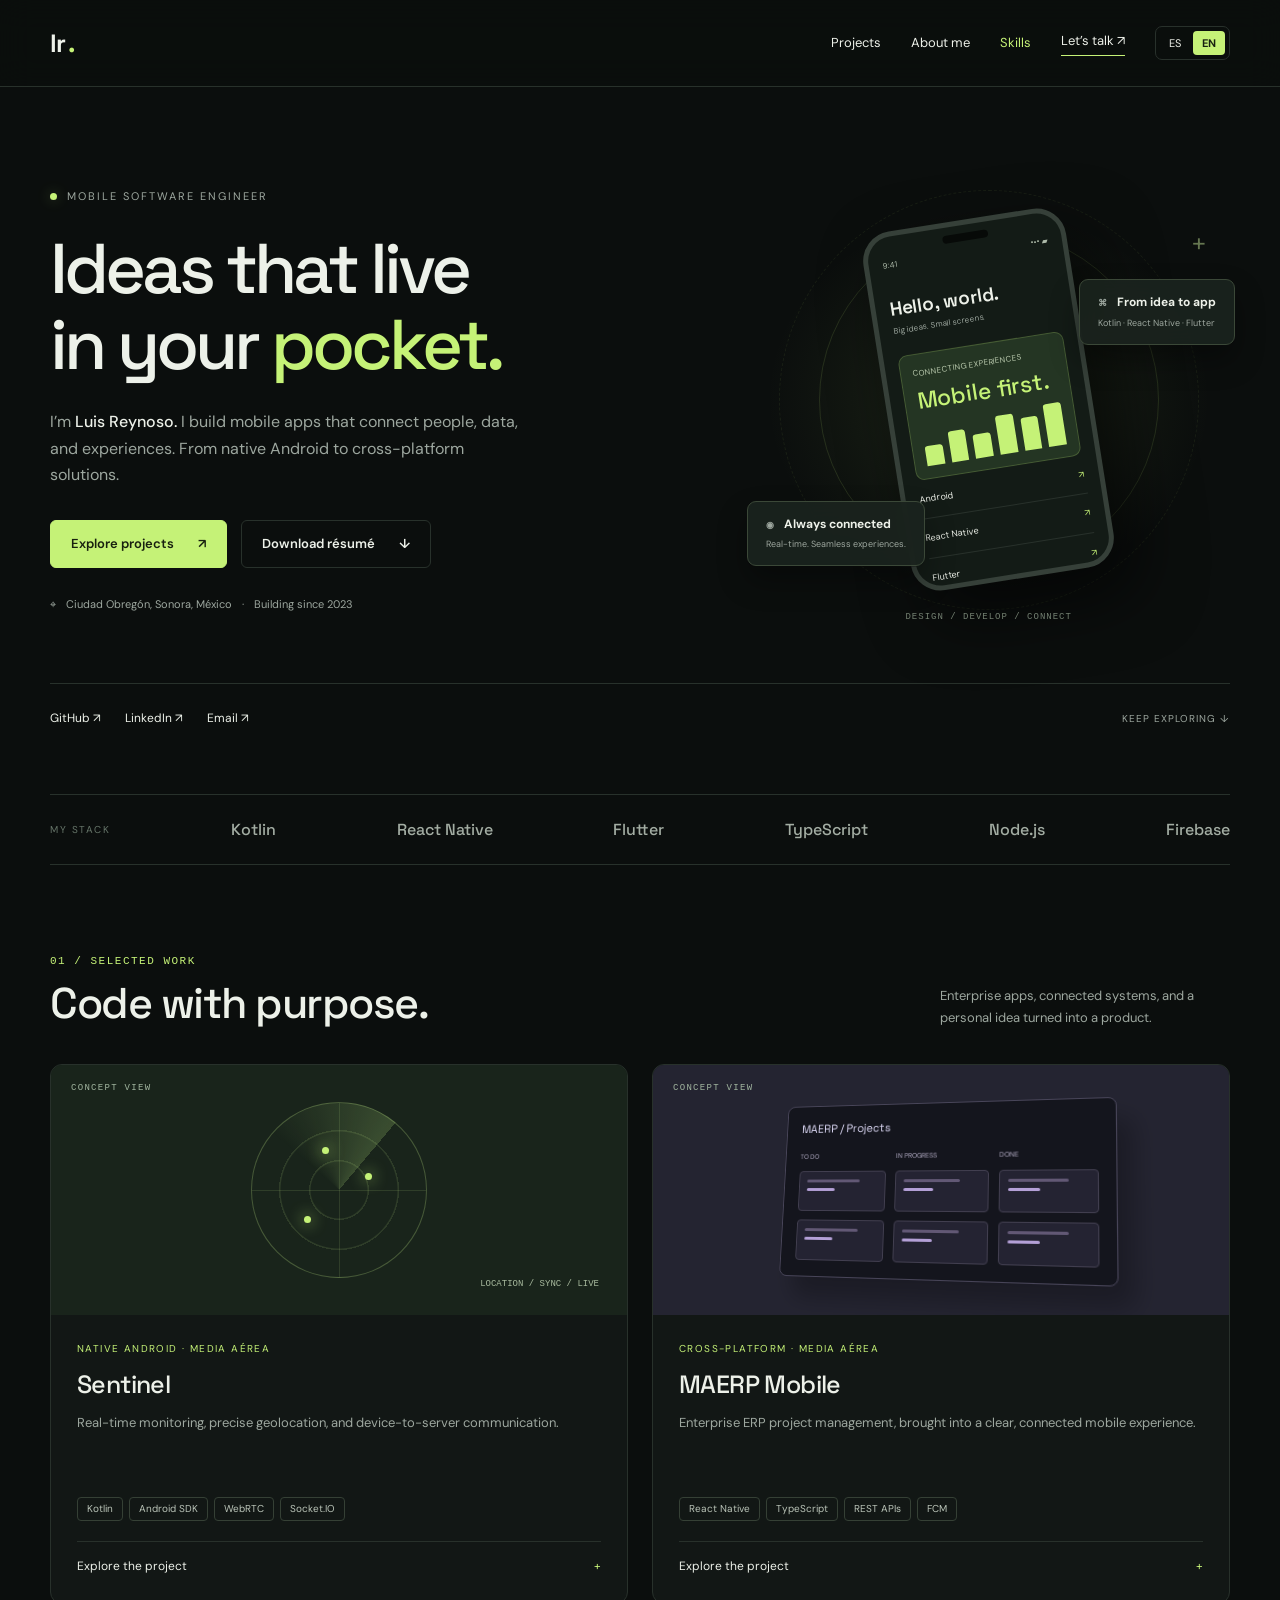
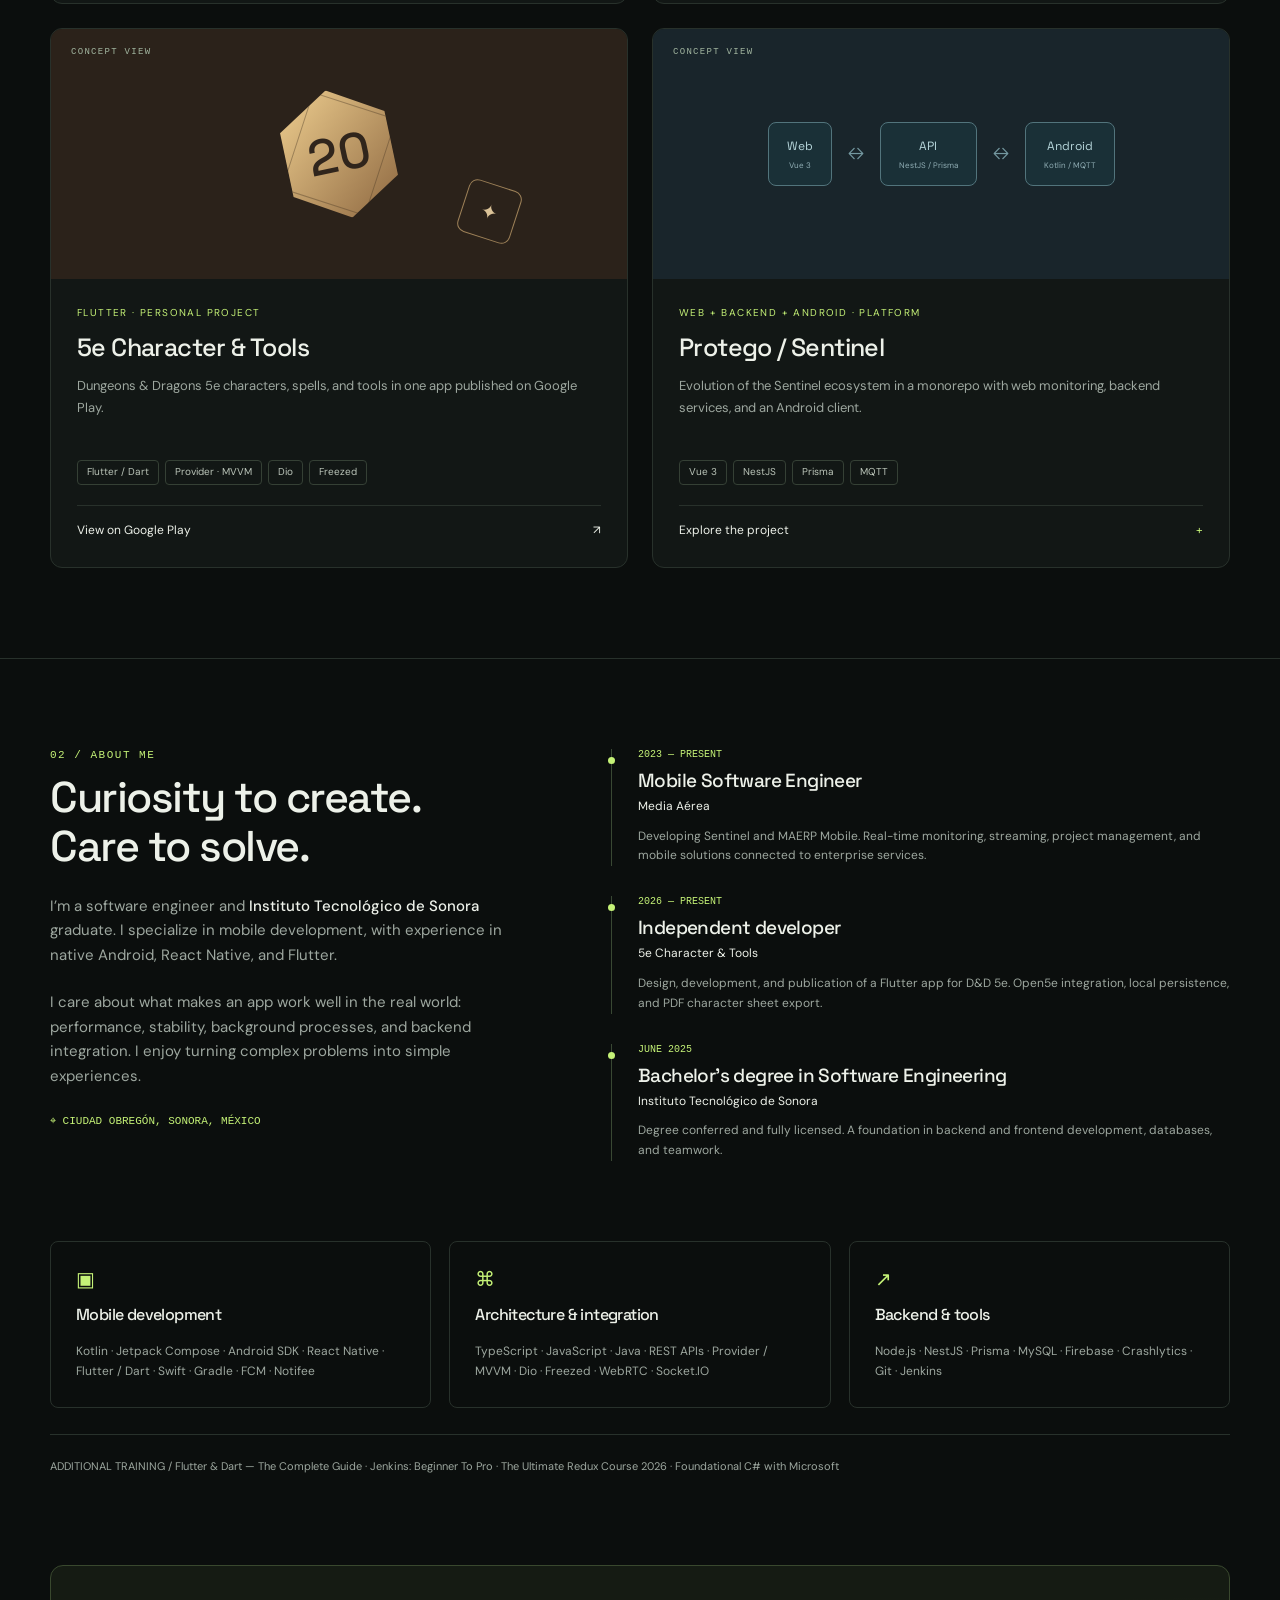
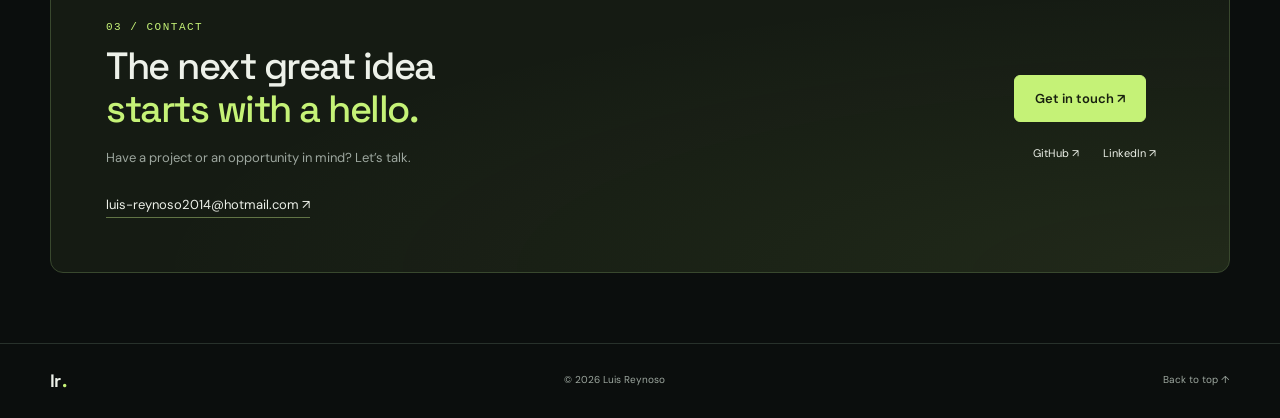
==== en.html @ 27dcbabb "Add responsive navigation menu and styles - Implemented a toggle button for the navigation menu that" ====
<!DOCTYPE html>
<html lang="en">
  <head>
    <meta charset="UTF-8">
    <meta name="viewport" content="width=device-width, initial-scale=1">
    <meta name="theme-color" content="#0b0e0d">
    <meta name="description" content="Luis Reynoso’s portfolio. Software engineer specializing in Android, React Native, and Flutter. Projects, experience, and contact.">
    <title>
      Luis Reynoso — Mobile Software Engineer
    </title>
    <link rel="stylesheet" href="styles.css">
    <link rel="alternate" hreflang="es" href="index.html">
    <link rel="alternate" hreflang="en" href="en.html">
    <link rel="icon" href="data:,">
    <script src="main.js" defer>
    </script>
  </head>
  <body>
    <a class="skip" href="#main">
      Skip to content
    </a>
    <!-- HEADER AND LANGUAGE SELECTOR -->
    <header>
      <div class="wrap nav">
        <a class="brand" href="en.html" aria-label="Luis Reynoso">
          lr
          <span>
            .
          </span>
        </a>
        <nav aria-label="Main navigation">
          <a href="#projects">
            Projects
          </a>
          <a href="#about">
            About me
          </a>
          <a href="#skills">
            Skills
          </a>
          <a class="nav-contact" href="#contact">
            Let’s talk ↗
          </a>
          <div class="lang" aria-label="Language">
            <a href="index.html" lang="es" hreflang="es"  aria-label="Español">
              ES
            </a>
            <a href="en.html" lang="en" hreflang="en" aria-current="page" aria-label="English">
              EN
            </a>
          </div>
        </nav>
      </div>
    </header>
    <main id="main">
      <!-- INTRODUCTION: EDIT YOUR TITLE AND BIO HERE -->
      <section class="hero wrap" aria-labelledby="hero-title">
        <div class="hero-grid">
          <div class="hero-copy">
            <div class="eyebrow">
              <span class="dot">
              </span>
              MOBILE SOFTWARE ENGINEER
            </div>
            <h1 id="hero-title">
              Ideas that live
              <br>
              in your
              <em>
                pocket.
              </em>
            </h1>
            <p class="intro">
              I’m
              <strong>
                Luis Reynoso.
              </strong>
              I build mobile apps that connect people, data, and experiences. From native Android to cross-platform solutions.
            </p>
            <div class="actions">
              <a class="btn primary" href="#projects">
                Explore projects
                <span aria-hidden="true">
                  ↗
                </span>
              </a>
              <a class="btn" href="assets/CV-Luis-Reynoso-2026.pdf" download>
                Download résumé
                <span aria-hidden="true">
                  ↓
                </span>
              </a>
            </div>
            <div class="hero-note">
              <span aria-hidden="true">
                ⌖
              </span>
              Ciudad Obregón, Sonora, México
              <span>
                ·
              </span>
              Building since 2023
            </div>
          </div>
          <div class="hero-art" aria-hidden="true">
            <div class="orbit">
            </div>
            <div class="orbit two">
            </div>
            <span class="art-cross">
              +
            </span>
            <div class="phone">
              <div class="phone-top">
                <span>
                  9:41
                </span>
                <span>
                  ••• ▰
                </span>
              </div>
              <div class="phone-title">
                Hello, world.
              </div>
              <div class="phone-sub">
                Big ideas. Small screens.
              </div>
              <div class="phone-card">
                CONNECTING EXPERIENCES
                <strong>
                  Mobile first.
                </strong>
                <div class="bars">
                  <i>
                  </i>
                  <i>
                  </i>
                  <i>
                  </i>
                  <i>
                  </i>
                  <i>
                  </i>
                  <i>
                  </i>
                </div>
              </div>
              <div class="phone-row">
                Android
                <span>
                  ↗
                </span>
              </div>
              <div class="phone-row">
                React Native
                <span>
                  ↗
                </span>
              </div>
              <div class="phone-row">
                Flutter
                <span>
                  ↗
                </span>
              </div>
            </div>
            <div class="floating float-one">
              <strong>
                <span class="float-icon">
                  ⌘
                </span>
                From idea to app
              </strong>
              <span>
                Kotlin · React Native · Flutter
              </span>
            </div>
            <div class="floating float-two">
              <strong>
                <span class="float-icon">
                  ◉
                </span>
                Always connected
              </strong>
              <span>
                Real-time. Seamless experiences.
              </span>
            </div>
            <div class="art-caption">
              DESIGN / DEVELOP / CONNECT
            </div>
          </div>
        </div>
        <div class="hero-bottom">
          <div class="social">
            <a href="https://github.com/LuisReynoso233531" target="_blank" rel="noopener noreferrer">
              GitHub ↗
            </a>
            <a href="https://www.linkedin.com/in/luis-reynoso-a5710328a/" target="_blank" rel="noopener noreferrer">
              LinkedIn ↗
            </a>
            <a href="mailto:luis-reynoso2014@hotmail.com">
              Email ↗
            </a>
          </div>
          <span class="scroll">
            KEEP EXPLORING ↓
          </span>
        </div>
      </section>
      <div class="wrap stack-strip" aria-label="Core technologies">
        <span>
          MY STACK
        </span>
        <span>
          Kotlin
        </span>
        <span>
          React Native
        </span>
        <span>
          Flutter
        </span>
        <span>
          TypeScript
        </span>
        <span>
          Node.js
        </span>
        <span>
          Firebase
        </span>
      </div>
      <!-- PROJECTS: TITLES, DESCRIPTIONS AND TECHNOLOGIES -->
      <section class="section wrap" id="projects">
        <div class="section-head">
          <div>
            <div class="section-number">
              01 / SELECTED WORK
            </div>
            <h2>
              Code with purpose.
            </h2>
          </div>
          <p>
            Enterprise apps, connected systems, and a personal idea turned into a product.
          </p>
        </div>
        <div class="projects">
          <article class="project">
            <div class="project-visual sentinel" aria-hidden="true">
              <span class="visual-label">
                CONCEPT VIEW
              </span>
              <div class="radar">
                <i>
                </i>
                <i>
                </i>
                <i>
                </i>
              </div>
              <span class="radar-label">
                LOCATION / SYNC / LIVE
              </span>
            </div>
            <div class="project-body">
              <div class="project-meta">
                Native Android · Media Aérea
              </div>
              <h3>
                Sentinel
              </h3>
              <p>
                Real-time monitoring, precise geolocation, and device-to-server communication.
              </p>
              <div class="tags">
                <span class="tag">
                  Kotlin
                </span>
                <span class="tag">
                  Android SDK
                </span>
                <span class="tag">
                  WebRTC
                </span>
                <span class="tag">
                  Socket.IO
                </span>
              </div>
              <details>
                <summary>
                  Explore the project
                </summary>
                <p>
                  I developed background services, geofence detection, and streaming workflows. I worked on data synchronization and resolved ANRs, memory errors, and production crashes with Firebase Crashlytics.
                </p>
              </details>
            </div>
          </article>
          <article class="project">
            <div class="project-visual erp" aria-hidden="true">
              <span class="visual-label">
                CONCEPT VIEW
              </span>
              <div class="kanban">
                <div class="kanban-top">
                  MAERP / Projects
                </div>
                <div class="columns">
                  <div class="column">
                    TO DO
                    <div class="task">
                    </div>
                    <div class="task">
                    </div>
                  </div>
                  <div class="column">
                    IN PROGRESS
                    <div class="task">
                    </div>
                    <div class="task">
                    </div>
                  </div>
                  <div class="column">
                    DONE
                    <div class="task">
                    </div>
                    <div class="task">
                    </div>
                  </div>
                </div>
              </div>
            </div>
            <div class="project-body">
              <div class="project-meta">
                Cross-platform · Media Aérea
              </div>
              <h3>
                MAERP Mobile
              </h3>
              <p>
                Enterprise ERP project management, brought into a clear, connected mobile experience.
              </p>
              <div class="tags">
                <span class="tag">
                  React Native
                </span>
                <span class="tag">
                  TypeScript
                </span>
                <span class="tag">
                  REST APIs
                </span>
                <span class="tag">
                  FCM
                </span>
              </div>
              <details>
                <summary>
                  Explore the project
                </summary>
                <p>
                  As documented in my 2026 résumé: modular architecture built from scratch, Kanban boards, tasks and subtasks, token authentication, and FCM/Notifee notifications. I also worked on APK updates and native integration issues.
                </p>
              </details>
            </div>
          </article>
          <article class="project">
            <div class="project-visual dnd" aria-hidden="true">
              <span class="visual-label">
                CONCEPT VIEW
              </span>
              <div class="die">
                20
              </div>
              <div class="dice-small">
                ✦
              </div>
            </div>
            <div class="project-body">
              <div class="project-meta">
                Flutter · Personal project
              </div>
              <h3>
                5e Character & Tools
              </h3>
              <p>
                Dungeons & Dragons 5e characters, spells, and tools in one app published on Google Play.
              </p>
              <div class="tags">
                <span class="tag">
                  Flutter / Dart
                </span>
                <span class="tag">
                  Provider · MVVM
                </span>
                <span class="tag">
                  Dio
                </span>
                <span class="tag">
                  Freezed
                </span>
              </div>
              <a class="project-link" href="https://play.google.com/store/apps/details?id=com.dnd5e.characterNTools" target="_blank" rel="noopener noreferrer">
                View on Google Play
                <span aria-hidden="true">
                  ↗
                </span>
              </a>
            </div>
          </article>
          <article class="project">
            <div class="project-visual architecture" aria-hidden="true">
              <span class="visual-label">
                CONCEPT VIEW
              </span>
              <div class="arch-node">
                Web
                <small>
                  Vue 3
                </small>
              </div>
              <span class="connector">
                ↔
              </span>
              <div class="arch-node">
                API
                <small>
                  NestJS / Prisma
                </small>
              </div>
              <span class="connector">
                ↔
              </span>
              <div class="arch-node">
                Android
                <small>
                  Kotlin / MQTT
                </small>
              </div>
            </div>
            <div class="project-body">
              <div class="project-meta">
                Web + Backend + Android · Platform
              </div>
              <h3>
                Protego / Sentinel
              </h3>
              <p>
                Evolution of the Sentinel ecosystem in a monorepo with web monitoring, backend services, and an Android client.
              </p>
              <div class="tags">
                <span class="tag">
                  Vue 3
                </span>
                <span class="tag">
                  NestJS
                </span>
                <span class="tag">
                  Prisma
                </span>
                <span class="tag">
                  MQTT
                </span>
              </div>
              <details>
                <summary>
                  Explore the project
                </summary>
                <p>
                  The supplied project brings together a Vue 3 interface with maps and geofences, a NestJS backend with Prisma, MQTT communication through RabbitMQ, and an Android app. An end-to-end view of mobile, web, and server integration.
                </p>
              </details>
            </div>
          </article>
        </div>
      </section>
      <!-- ABOUT ME AND WORK EXPERIENCE -->
      <section class="section about" id="about">
        <div class="wrap">
          <div class="about-grid">
            <div class="about-copy">
              <div class="section-number">
                02 / ABOUT ME
              </div>
              <h2>
                Curiosity to create.
                <br>
                Care to solve.
              </h2>
              <p>
                I’m a software engineer and
                <strong>
                  Instituto Tecnológico de Sonora
                </strong>
                graduate. I specialize in mobile development, with experience in native Android, React Native, and Flutter.
              </p>
              <p>
                I care about what makes an app work well in the real world: performance, stability, background processes, and backend integration. I enjoy turning complex problems into simple experiences.
              </p>
              <div class="location">
                ⌖ CIUDAD OBREGÓN, SONORA, MÉXICO
              </div>
            </div>
            <div>
              <div class="experience">
                <div class="date">
                  2023 — PRESENT
                </div>
                <h3>
                  Mobile Software Engineer
                </h3>
                <div class="company">
                  Media Aérea
                </div>
                <p>
                  Developing Sentinel and MAERP Mobile. Real-time monitoring, streaming, project management, and mobile solutions connected to enterprise services.
                </p>
              </div>
              <div class="experience">
                <div class="date">
                  2026 — PRESENT
                </div>
                <h3>
                  Independent developer
                </h3>
                <div class="company">
                  5e Character & Tools
                </div>
                <p>
                  Design, development, and publication of a Flutter app for D&D 5e. Open5e integration, local persistence, and PDF character sheet export.
                </p>
              </div>
              <div class="experience">
                <div class="date">
                  JUNE 2025
                </div>
                <h3>
                  Bachelor’s degree in Software Engineering
                </h3>
                <div class="company">
                  Instituto Tecnológico de Sonora
                </div>
                <p>
                  Degree conferred and fully licensed. A foundation in backend and frontend development, databases, and teamwork.
                </p>
              </div>
            </div>
          </div>
          <!-- SKILLS AND TRAINING -->
          <div id="skills" class="skills">
            <div class="skill-group">
              <div class="skill-icon" aria-hidden="true">
                ▣
              </div>
              <h3>
                Mobile development
              </h3>
              <p>
                Kotlin · Jetpack Compose · Android SDK · React Native · Flutter / Dart · Swift · Gradle · FCM · Notifee
              </p>
            </div>
            <div class="skill-group">
              <div class="skill-icon" aria-hidden="true">
                ⌘
              </div>
              <h3>
                Architecture & integration
              </h3>
              <p>
                TypeScript · JavaScript · Java · REST APIs · Provider / MVVM · Dio · Freezed · WebRTC · Socket.IO
              </p>
            </div>
            <div class="skill-group">
              <div class="skill-icon" aria-hidden="true">
                ↗
              </div>
              <h3>
                Backend & tools
              </h3>
              <p>
                Node.js · NestJS · Prisma · MySQL · Firebase · Crashlytics · Git · Jenkins
              </p>
            </div>
          </div>
          <p class="certs">
            ADDITIONAL TRAINING / Flutter & Dart — The Complete Guide · Jenkins: Beginner To Pro · The Ultimate Redux Course 2026 · Foundational C# with Microsoft
          </p>
        </div>
      </section>
      <!-- CONTACT: EMAIL AND SOCIAL LINKS -->
      <section class="wrap contact" id="contact" aria-labelledby="contact-title">
        <div>
          <div class="section-number">
            03 / CONTACT
          </div>
          <h2 id="contact-title">
            The next great idea
            <br>
            <span>
              starts with a hello.
            </span>
          </h2>
          <p>
            Have a project or an opportunity in mind? Let’s talk.
          </p>
          <a class="email" href="mailto:luis-reynoso2014@hotmail.com">
            luis-reynoso2014@hotmail.com ↗
          </a>
        </div>
        <div class="contact-aside">
          <a class="btn primary" href="mailto:luis-reynoso2014@hotmail.com">
            Get in touch ↗
          </a>
          <div class="social">
            <a href="https://github.com/LuisReynoso233531" target="_blank" rel="noopener noreferrer">
              GitHub ↗
            </a>
            <a href="https://www.linkedin.com/in/luis-reynoso-a5710328a/" target="_blank" rel="noopener noreferrer">
              LinkedIn ↗
            </a>
          </div>
        </div>
      </section>
    </main>
    <!-- FOOTER AND ADDITIONAL RESUME -->
    <footer>
      <div class="wrap footer-inner">
        <a class="brand" href="#main">
          lr
          <span>
            .
          </span>
        </a>
        <span>
          © 2026 Luis Reynoso
        </span>
        <a href="#main">
          Back to top ↑
        </a>
      </div>
    </footer>
  </body>
</html>
---- styles.css ----
@import url('https://fonts.googleapis.com/css2?family=DM+Sans:wght@400;500;600;700&family=Space+Grotesk:wght@400;500;600;700&display=swap');
:root {
  --bg:#0b0e0d;
  --panel:#121715;
  --text:#edf1e9;
  --muted:#9da79f;
  --line:#28312b;
  --accent:#c5f277;
  --font:'DM Sans',sans-serif;
  --heading:'Space Grotesk',sans-serif;
  color-scheme:dark
}

* {
  box-sizing:border-box
}

html {
  scroll-behavior:smooth;
  scroll-padding-top:100px
}

body {
  margin:0;
  background:var(--bg);
  color:var(--text);
  font-family:var(--font);
  line-height:1.65
}

a {
  color:inherit;
  text-decoration:none
}

button,a {
  -webkit-tap-highlight-color:transparent
}

a:focus-visible,summary:focus-visible {
  outline:2px solid var(--accent);
  outline-offset:6px
}

::selection {
  background:var(--accent);
  color:var(--bg)
}

.wrap {
  width:min(1180px,calc(100% - 80px));
  margin:auto
}

.skip {
  position:fixed;
  top:-100px;
  background:var(--accent);
  color:var(--bg);
  padding:10px;
  z-index:20
}

.skip:focus {
  top:10px
}

header {
  border-bottom:1px solid var(--line);
  background:#0b0e0ded;
  position:sticky;
  top:0;
  z-index:10;
  backdrop-filter:blur(16px)
}

.nav {
  min-height:86px;
  display:flex;
  align-items:center;
  justify-content:space-between;
  gap:30px
}

.brand {
  font:700 25px var(--heading);
  letter-spacing:-1.5px
}

.brand span {
  color:var(--accent)
}

nav {
  display:flex;
  align-items:center;
  gap:30px;
  font-size:13px
}

nav>a:hover,.social a:hover {
  color:var(--accent)
}

.lang {
  display:flex;
  border:1px solid var(--line);
  border-radius:7px;
  padding:4px;
  gap:3px
}

.lang a {
  padding:3px 9px;
  font-size:11px
}

.lang [aria-current] {
  background:var(--accent);
  color:#172010;
  border-radius:4px;
  font-weight:700
}

.nav-contact {
  border-bottom:1px solid var(--accent);
  padding-bottom:3px
}

.hero {
  padding:100px 0 65px;
  position:relative
}

.hero-grid {
  display:grid;
  grid-template-columns:1.3fr 1fr;
  gap:70px;
  align-items:center
}

.eyebrow {
  font-size:11px;
  letter-spacing:2px;
  text-transform:uppercase;
  display:flex;
  align-items:center;
  gap:10px;
  color:var(--muted)
}

.dot {
  height:7px;
  width:7px;
  border-radius:50%;
  background:var(--accent);
  box-shadow:0 0 14px #c5f27755
}

h1,h2,h3,p {
  margin:0
}

h1 {
  font:500 clamp(48px,5.5vw,76px)/1.08 var(--heading);
  letter-spacing:-4px;
  margin:26px 0
}

h1 em {
  font-style:normal;
  color:var(--accent)
}

.intro {
  font-size:16px;
  max-width:480px;
  color:var(--muted)
}

.intro strong {
  color:var(--text);
  font-weight:500
}

.actions {
  display:flex;
  gap:14px;
  flex-wrap:wrap;
  margin-top:32px
}

.btn {
  display:inline-flex;
  align-items:center;
  justify-content:center;
  gap:24px;
  border:1px solid var(--line);
  padding:12px 20px;
  border-radius:6px;
  font-size:13px;
  font-weight:600;
  transition:transform .2s,background .2s
}

.btn:hover {
  transform:translateY(-3px);
  background:#202820
}

.btn.primary {
  background:var(--accent);
  border-color:var(--accent);
  color:#18200f
}

.btn.primary:hover {
  background:#d8ff98
}

.hero-note {
  margin-top:27px;
  display:flex;
  gap:10px;
  font-size:11px;
  color:var(--muted)
}

.hero-art {
  height:415px;
  position:relative;
  background:radial-gradient(ellipse at center,#a0cc6320,transparent 65%);
  display:grid;
  place-items:center
}

.orbit {
  position:absolute;
  width:340px;
  height:340px;
  border:1px solid #c5f27720;
  border-radius:50%
}

.orbit.two {
  width:420px;
  height:420px;
  border-style:dashed;
  border-color:#c5f27712
}

.art-cross {
  position:absolute;
  color:#657650;
  right:24px;
  top:30px;
  font-size:25px
}

.phone {
  width:205px;
  height:363px;
  border:5px solid #364039;
  border-radius:30px;
  transform:rotate(-9deg);
  background:#131b16;
  box-shadow:20px 30px 65px #0009;
  overflow:hidden;
  padding:22px 14px;
  position:relative
}

.phone:before {
  content:'';
  position:absolute;
  top:8px;
  left:77px;
  width:46px;
  height:8px;
  border-radius:20px;
  background:#070a08
}

.phone-top {
  display:flex;
  justify-content:space-between;
  font-size:8px;
  color:#aebbaa;
  margin-bottom:25px
}

.phone-title {
  font:600 19px var(--heading)
}

.phone-sub {
  font-size:8px;
  color:#9da79f;
  margin-top:3px
}

.phone-card {
  margin-top:19px;
  padding:12px;
  background:#243523;
  border:1px solid #c5f27733;
  border-radius:9px;
  font-size:8px;
  color:#b8c8ac
}

.phone-card strong {
  display:block;
  font:500 23px var(--heading);
  color:var(--accent);
  margin:5px 0
}

.bars {
  display:flex;
  gap:7px;
  height:43px;
  align-items:end;
  margin-top:8px
}

.bars i {
  flex:1;
  background:var(--accent);
  border-radius:3px 3px 0 0;
  height:45%
}

.bars i:nth-child(2) {
  height:70%
}

.bars i:nth-child(3) {
  height:55%
}

.bars i:nth-child(4) {
  height:90%
}

.bars i:nth-child(5) {
  height:75%
}

.bars i:nth-child(6) {
  height:100%
}

.phone-row {
  padding:12px 0;
  border-bottom:1px solid var(--line);
  font-size:9px;
  display:flex;
  justify-content:space-between
}

.phone-row span {
  color:var(--accent)
}

.floating {
  position:absolute;
  background:#1b231eea;
  border:1px solid #3b4838;
  border-radius:9px;
  box-shadow:0 15px 30px #0005;
  padding:13px 18px;
  font-size:11px;
  backdrop-filter:blur(12px)
}

.floating strong {
  display:block;
  font-size:12px
}

.floating span {
  font-size:9px;
  color:var(--muted)
}

.float-one {
  right:-5px;
  top:87px
}

.float-two {
  bottom:41px;
  left:0
}

.float-icon {
  color:var(--accent);
  margin-right:8px
}

.art-caption {
  position:absolute;
  bottom:-15px;
  font:9px monospace;
  letter-spacing:1px;
  color:#748172
}

.hero-bottom {
  display:flex;
  justify-content:space-between;
  align-items:center;
  margin-top:70px;
  padding-top:25px;
  border-top:1px solid var(--line)
}

.social {
  display:flex;
  gap:24px;
  font-size:12px
}

.scroll {
  font-size:10px;
  color:var(--muted);
  letter-spacing:1px
}

.stack-strip {
  display:flex;
  justify-content:space-between;
  gap:25px;
  padding:24px 0;
  border-top:1px solid var(--line);
  border-bottom:1px solid var(--line);
  font:500 16px var(--heading);
  color:#a3ada3
}

.stack-strip span:first-child {
  font:10px var(--font);
  letter-spacing:1.5px;
  align-self:center;
  color:#667569
}

.section {
  padding:90px 0
}

.section-head {
  display:flex;
  justify-content:space-between;
  gap:24px;
  align-items:end;
  margin-bottom:36px
}

.section-number {
  color:var(--accent);
  font:11px monospace;
  margin-bottom:12px;
  letter-spacing:1.5px
}

h2 {
  font:500 clamp(30px,4vw,43px)/1.15 var(--heading);
  letter-spacing:-1.5px
}

.section-head>p {
  font-size:13px;
  max-width:290px;
  color:var(--muted)
}

.projects {
  display:grid;
  grid-template-columns:1fr 1fr;
  gap:24px
}

.project {
  border:1px solid var(--line);
  border-radius:12px;
  overflow:hidden;
  background:var(--panel);
  transition:border-color .25s
}

.project:hover {
  border-color:#596d44
}

.project-visual {
  height:250px;
  padding:30px;
  position:relative;
  overflow:hidden;
  background:#19241b;
  display:flex;
  align-items:center;
  justify-content:center
}

.visual-label {
  position:absolute;
  top:18px;
  left:20px;
  font:9px monospace;
  color:#a2b6a0;
  letter-spacing:1.3px
}

.project-body {
  padding:26px
}

.project-meta {
  font-size:10px;
  letter-spacing:1.4px;
  color:var(--accent);
  text-transform:uppercase;
  margin-bottom:10px
}

h3 {
  font:500 25px var(--heading);
  letter-spacing:-.6px
}

.project-body>p {
  font-size:13px;
  color:var(--muted);
  margin-top:12px;
  min-height:65px
}

.tags {
  display:flex;
  flex-wrap:wrap;
  gap:6px;
  margin:20px 0
}

.tag {
  font-size:10px;
  padding:3px 9px;
  border:1px solid #354035;
  border-radius:4px;
  color:#bbc5b9
}

.project details {
  font-size:12px;
  border-top:1px solid var(--line);
  padding-top:15px
}

.project summary {
  cursor:pointer;
  list-style:none;
  display:flex;
  justify-content:space-between
}

.project summary:after {
  content:'+';
  color:var(--accent)
}

.project details[open] summary:after {
  content:'−'
}

.project details p {
  color:var(--muted);
  margin-top:13px
}

.project-link {
  display:flex;
  justify-content:space-between;
  border-top:1px solid var(--line);
  padding-top:15px;
  font-size:12px
}

.project-link:hover {
  color:var(--accent)
}

.radar {
  width:176px;
  height:176px;
  border:1px solid #b0d57b4d;
  border-radius:50%;
  background:repeating-radial-gradient(circle,transparent 0 28px,#b0d57b25 29px 30px),conic-gradient(from 40deg,transparent 75%,#a9d7783b);
  position:relative
}

.radar:before,.radar:after {
  content:'';
  position:absolute;
  background:#b0d57b25
}

.radar:before {
  height:1px;
  width:100%;
  top:50%
}

.radar:after {
  height:100%;
  width:1px;
  left:50%
}

.radar i {
  position:absolute;
  width:7px;
  height:7px;
  background:var(--accent);
  border-radius:50%;
  box-shadow:0 0 15px var(--accent);
  top:40%;
  left:65%
}

.radar i:nth-child(2) {
  top:65%;
  left:30%
}

.radar i:nth-child(3) {
  top:25%;
  left:40%
}

.radar-label {
  position:absolute;
  right:28px;
  bottom:26px;
  color:#a8ba9e;
  font:9px monospace
}

.erp {
  background:#242431
}

.kanban {
  width:340px;
  background:#14151d;
  border:1px solid #484559;
  border-radius:8px;
  padding:16px;
  transform:perspective(600px) rotateY(-12deg) rotateX(7deg);
  box-shadow:15px 20px 25px #0004
}

.kanban-top {
  font:12px var(--heading);
  padding-bottom:16px;
  color:#e1ddfa
}

.columns {
  display:flex;
  gap:10px
}

.column {
  flex:1;
  font-size:7px;
  color:#b7b0c9
}

.task {
  height:42px;
  margin-top:9px;
  border:1px solid #423f50;
  background:#242332;
  border-radius:4px;
  padding:8px
}

.task:before,.task:after {
  content:'';
  display:block;
  background:#625875;
  height:3px;
  width:75%;
  margin-bottom:6px;
  border-radius:3px
}

.task:after {
  width:40%;
  background:#b4a0d7
}

.dnd {
  background:#2b221a
}

.die {
  width:116px;
  height:130px;
  clip-path:polygon(50% 0,96% 25%,96% 75%,50% 100%,4% 75%,4% 25%);
  background:linear-gradient(140deg,#efcf90,#8d6740);
  display:grid;
  place-items:center;
  font:500 50px var(--heading);
  color:#30251c;
  position:relative;
  transform:rotate(-12deg)
}

.die:before {
  content:'';
  position:absolute;
  inset:14px;
  border:1px solid #49382366;
  transform:rotate(30deg)
}

.dice-small {
  position:absolute;
  width:55px;
  height:55px;
  border:1px solid #9d8158;
  border-radius:9px;
  transform:rotate(18deg);
  display:grid;
  place-items:center;
  right:110px;
  bottom:40px;
  font:20px var(--heading);
  color:#dbc398
}

.architecture {
  background:#19252b;
  gap:16px
}

.arch-node {
  border:1px solid #52747c;
  background:#1a3037;
  padding:15px 18px;
  border-radius:8px;
  font:12px var(--heading);
  color:#b6d5da;
  text-align:center
}

.arch-node small {
  display:block;
  font:8px var(--font);
  color:#91aeb5;
  margin-top:6px
}

.connector {
  color:#7498a0
}

.about {
  border-top:1px solid var(--line)
}

.about-grid {
  display:grid;
  grid-template-columns:1fr 1.3fr;
  gap:85px
}

.about-copy>p {
  margin-top:22px;
  color:var(--muted);
  font-size:15px
}

.about-copy strong {
  font-weight:500;
  color:var(--text)
}

.location {
  font:11px monospace;
  color:var(--accent);
  margin-top:26px
}

.experience {
  border-left:1px solid #394833;
  padding-left:26px;
  position:relative;
  margin-bottom:30px
}

.experience:before {
  content:'';
  width:7px;
  height:7px;
  background:var(--accent);
  border-radius:50%;
  position:absolute;
  left:-4px;
  top:8px
}

.experience .date {
  font:10px monospace;
  color:var(--accent);
  margin-bottom:8px
}

.experience h3 {
  font-size:19px
}

.experience .company {
  font-size:12px;
  margin:4px 0 10px
}

.experience p {
  font-size:12px;
  color:var(--muted)
}

.skills {
  display:grid;
  grid-template-columns:repeat(3,1fr);
  gap:18px;
  margin-top:50px
}

.skill-group {
  padding:25px;
  border:1px solid var(--line);
  border-radius:8px
}

.skill-group h3 {
  font-size:16px;
  margin-bottom:17px
}

.skill-group p {
  color:var(--muted);
  font-size:12px
}

.skill-icon {
  font:20px monospace;
  color:var(--accent);
  margin-bottom:12px
}

.certs {
  font-size:11px;
  color:var(--muted);
  margin-top:26px;
  padding-top:22px;
  border-top:1px solid var(--line)
}

.contact {
  border:1px solid #39482e;
  border-radius:13px;
  background:radial-gradient(ellipse at 100% 100%,#b6e26c13,transparent 65%),#151b13;
  padding:55px;
  display:flex;
  justify-content:space-between;
  gap:30px;
  align-items:center;
  margin-bottom:70px
}

.contact h2 {
  font-size:38px
}

.contact h2 span {
  color:var(--accent)
}

.contact p {
  color:var(--muted);
  font-size:13px;
  margin:15px 0 22px
}

.contact .email {
  font-size:13px;
  border-bottom:1px solid #617445;
  padding-bottom:4px;
  overflow-wrap:anywhere
}

.contact-aside {
  min-width:160px
}

.contact-aside .social {
  margin-top:22px;
  justify-content:center;
  font-size:11px
}

footer {
  border-top:1px solid var(--line);
  padding:25px 0
}

.footer-inner {
  display:flex;
  justify-content:space-between;
  align-items:center;
  gap:15px;
  color:var(--muted);
  font-size:10px
}

.footer-inner .brand {
  font-size:18px;
  color:var(--text)
}

@media(min-width:1000px) {
  .hero-art {
    animation:arrive 1s ease-out
  }
  .hero-copy {
    animation:arrive .7s ease-out
  }
}

@keyframes arrive {
  from {
    transform:translateY(18px)
  }
  to {
    transform:translateY(0)
  }
}

@media(max-width:1000px) {
  .hero-grid {
    gap:20px
  }
  .hero-art {
    transform:scale(.88)
  }
  nav {
    gap:18px
  }
  .about-grid {
    gap:40px
  }
  .architecture {
    gap:9px
  }
  .arch-node {
    padding:12px
  }
  .floating.float-one {
    right:-20px
  }
}

@media(max-width:760px) {
  .wrap {
    width:calc(100% - 40px)
  }
  .nav {
    min-height:74px;
    gap:15px
  }
  nav {
    gap:12px
  }
  nav>a {
    display:none
  }
  .lang {
    margin-left:auto
  }
  .hero {
    padding-top:55px
  }
  .hero-grid {
    grid-template-columns:1fr
  }
  .hero-copy {
    max-width:550px
  }
  h1 {
    letter-spacing:-2.5px;
    font-size:53px
  }
  .hero-art {
    height:390px;
    width:min(100%,420px);
    margin:auto;
    transform:scale(.9)
  }
  .hero-bottom {
    margin-top:30px
  }
  .stack-strip {
    flex-wrap:wrap;
    justify-content:center;
    gap:15px 25px;
    font-size:14px
  }
  .stack-strip span:first-child {
    width:100%;
    text-align:center
  }
  .section {
    padding:60px 0
  }
  .section-head {
    display:block
  }
  .section-head>p {
    margin-top:16px;
    max-width:100%
  }
  .projects {
    grid-template-columns:1fr
  }
  .project-visual {
    height:235px
  }
  .project-body>p {
    min-height:0
  }
  .about-grid {
    grid-template-columns:1fr;
    gap:35px
  }
  .skills {
    grid-template-columns:1fr;
    margin-top:30px;
    gap:12px
  }
  .skill-group {
    padding:22px
  }
  .contact {
    padding:30px;
    display:block;
    margin-bottom:45px
  }
  .contact h2 {
    font-size:31px
  }
  .contact-aside {
    margin-top:30px
  }
  .contact-aside .social {
    justify-content:start
  }
  .footer-inner {
    flex-wrap:wrap
  }
  .scroll {
    display:none
  }
  .float-one {
    right:0!important
  }
  .architecture {
    gap:12px
  }
  .arch-node {
    padding:13px
  }
  .dice-small {
    right:65px
  }
}

@media(max-width:380px) {
  h1 {
    font-size:44px
  }
  .hero-art {
    transform:scale(.78);
    margin-top:-20px;
    margin-bottom:-30px
  }
  .architecture {
    gap:5px
  }
  .arch-node {
    font-size:10px;
    padding:10px
  }
  .social {
    gap:17px
  }
  .contact {
    padding:24px
  }
}

.menu-toggle {
  display:none;
  font:600 12px var(--font);
  color:var(--text);
  background:var(--panel);
  border:1px solid var(--line);
  border-radius:6px;
  padding:8px 13px;
  cursor:pointer
}

.menu-toggle:focus-visible {
  outline:2px solid var(--accent);
  outline-offset:4px
}

nav>a[aria-current="location"] {
  color:var(--accent)
}

@media(max-width:760px) {
  .js .menu-toggle {
    display:block;
    margin-left:auto
  }
  .js .nav {
    position:relative
  }
  .js nav.menu-open>a {
    display:block
  }
  .js nav.menu-open {
    position:absolute;
    top:74px;
    left:-20px;
    right:-20px;
    background:var(--bg);
    padding:20px;
    display:flex;
    flex-direction:column;
    align-items:stretch;
    border-bottom:1px solid var(--line);
    gap:18px
  }
  .js nav.menu-open .lang {
    margin-left:0;
    align-self:flex-start
  }
  .js nav.menu-open .nav-contact {
    align-self:flex-start
  }
}

@media(prefers-reduced-motion:reduce) {
  html {
    scroll-behavior:auto
  }
  *,*:before,*:after {
    animation:none!important;
    transition:none!important
  }
}
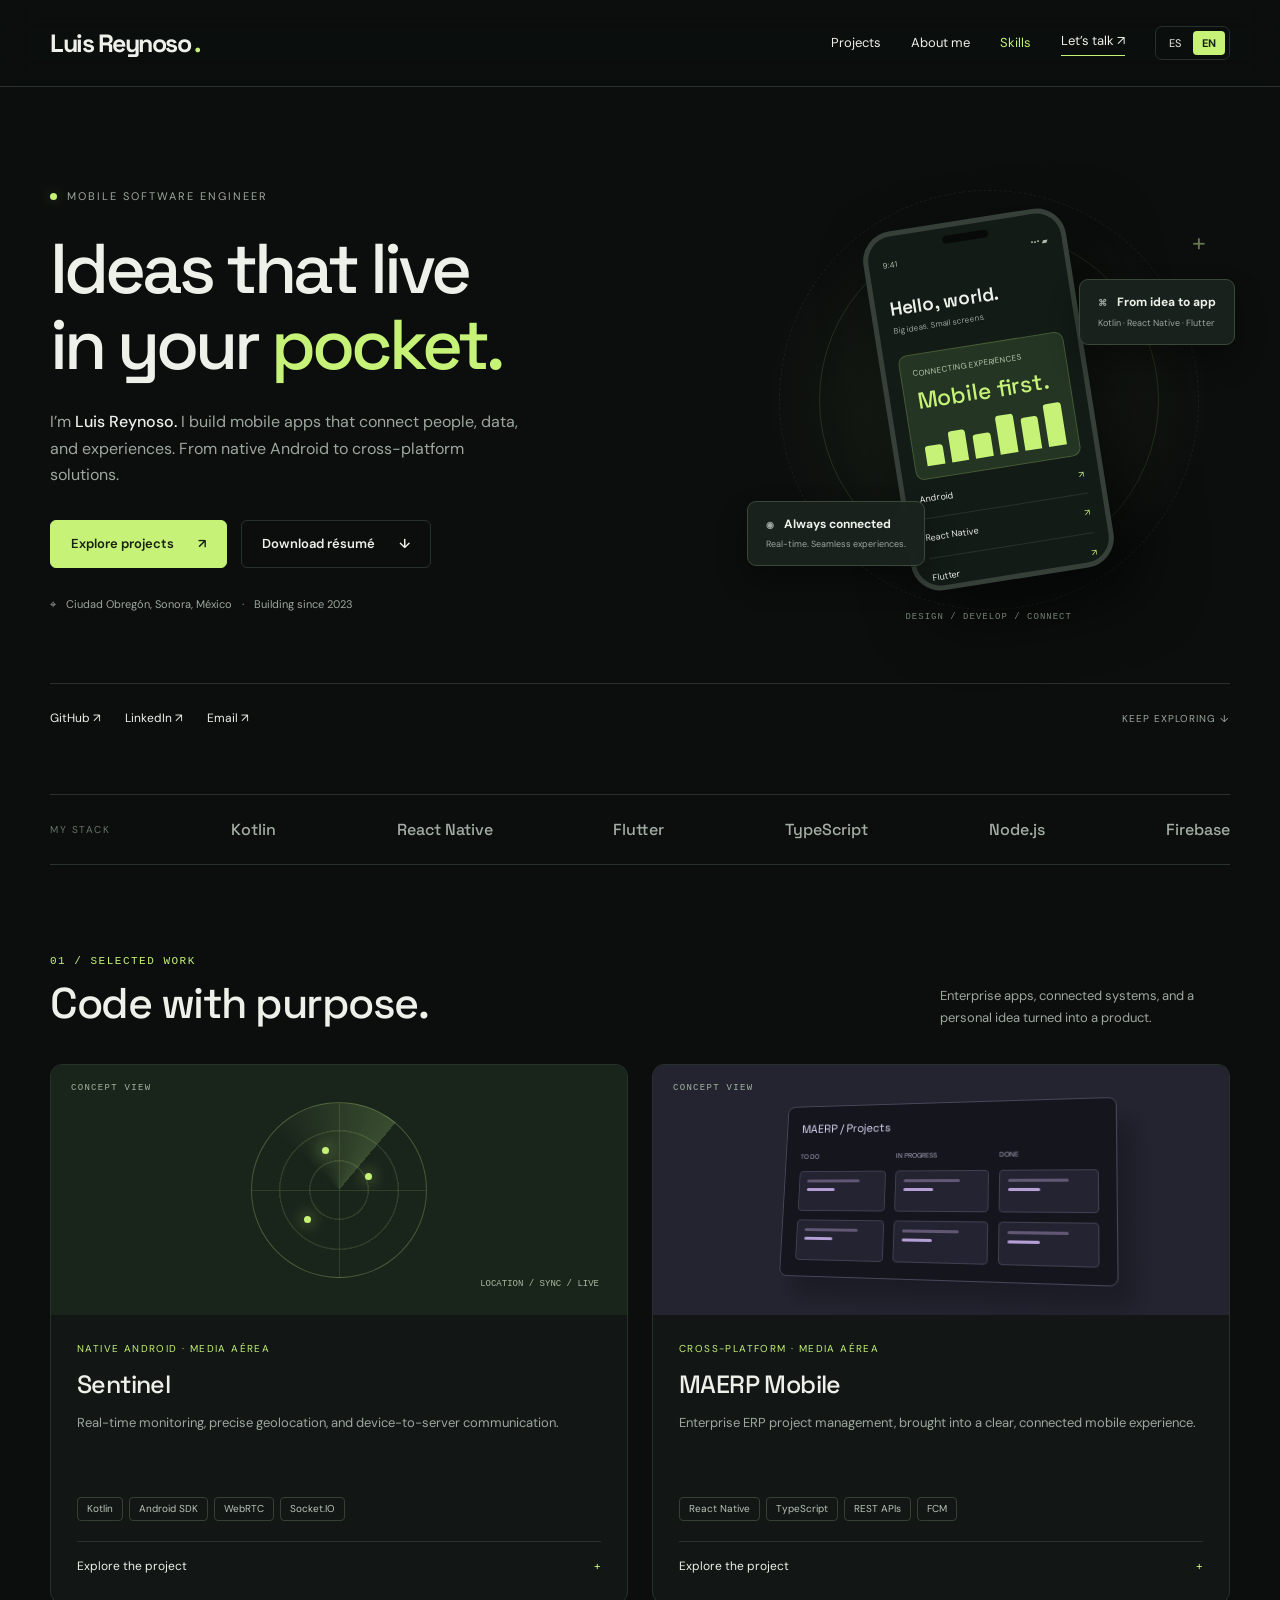
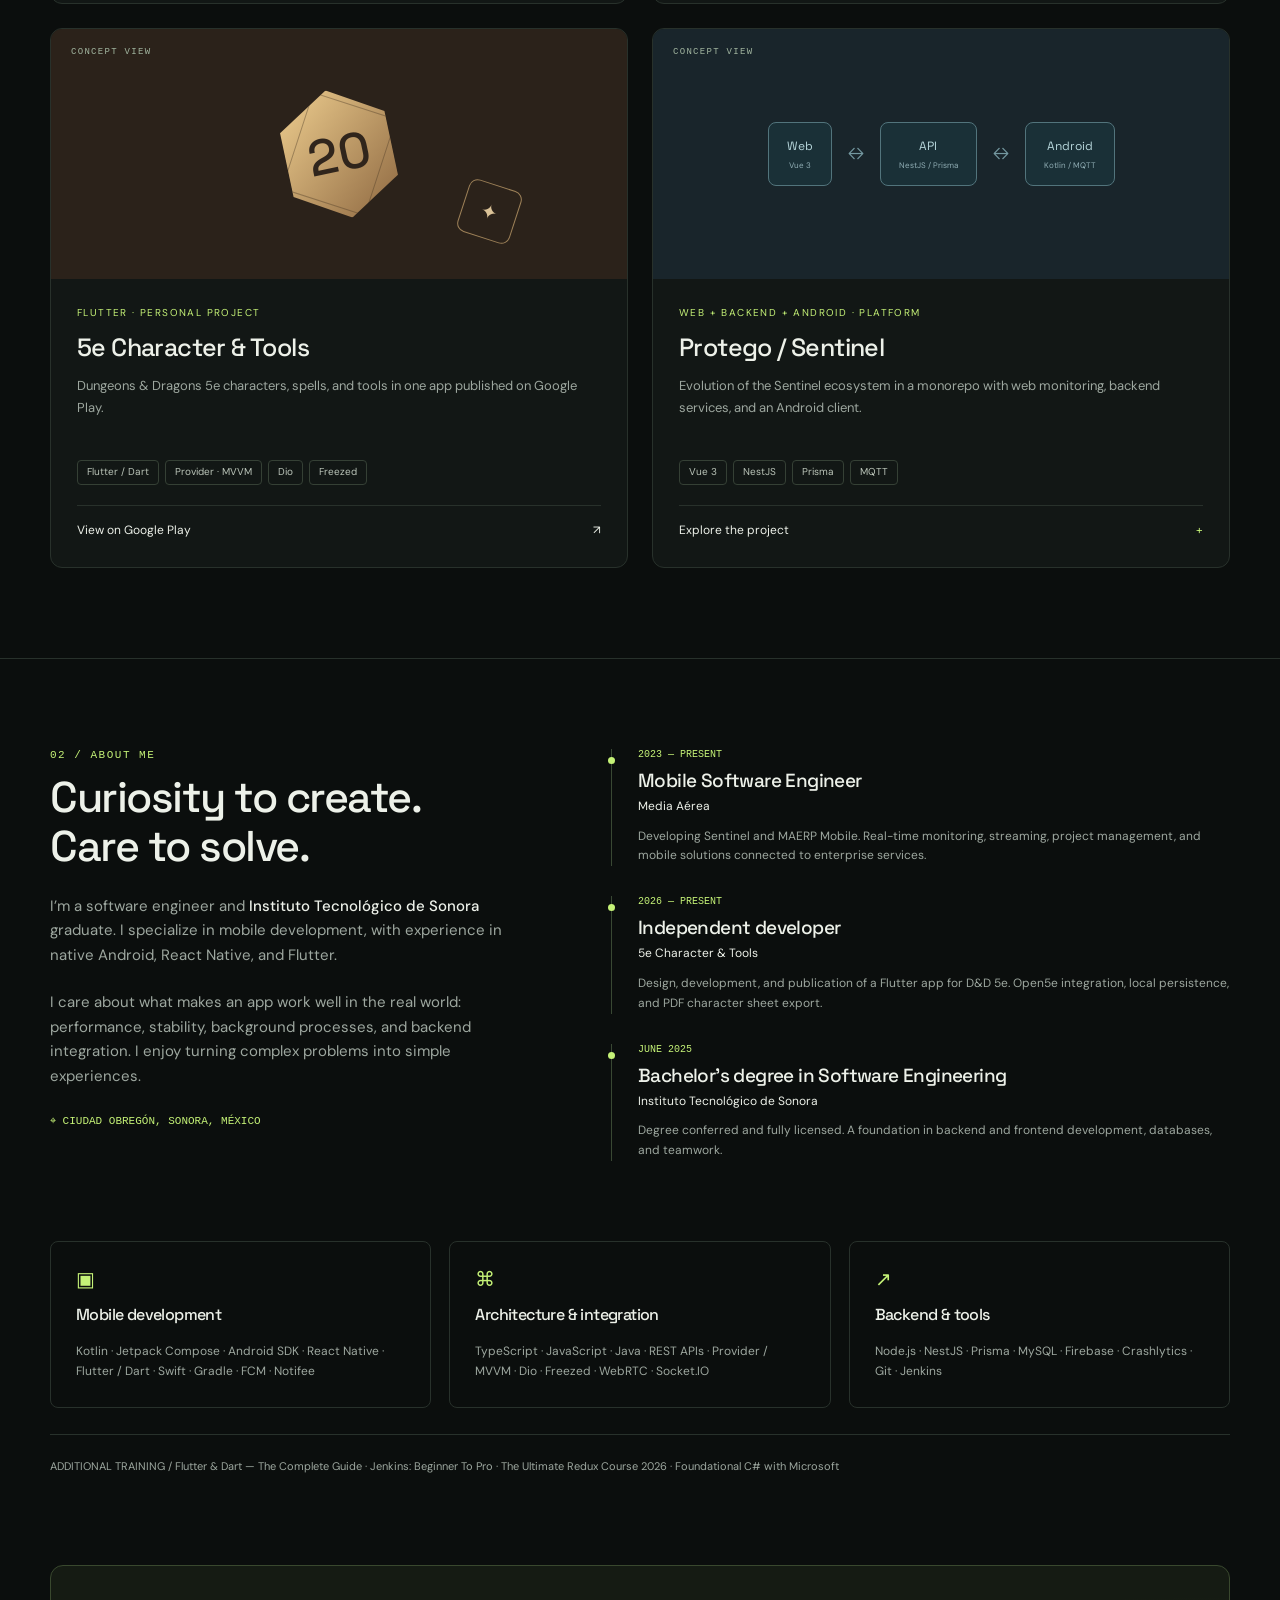
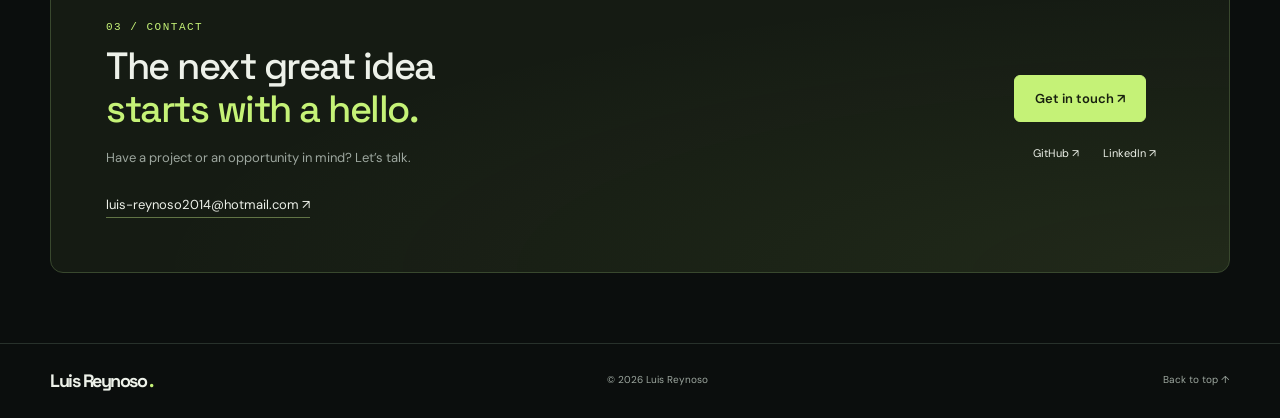
==== commit 74c7452c: "Update brand name from abbreviation to full name in header and footer" ====
--- a/en.html
+++ b/en.html
@@ -23,7 +23,7 @@
     <header>
       <div class="wrap nav">
         <a class="brand" href="en.html" aria-label="Luis Reynoso">
-          lr
+          Luis Reynoso
           <span>
             .
           </span>
@@ -628,7 +628,7 @@
     <footer>
       <div class="wrap footer-inner">
         <a class="brand" href="#main">
-          lr
+          Luis Reynoso
           <span>
             .
           </span>
